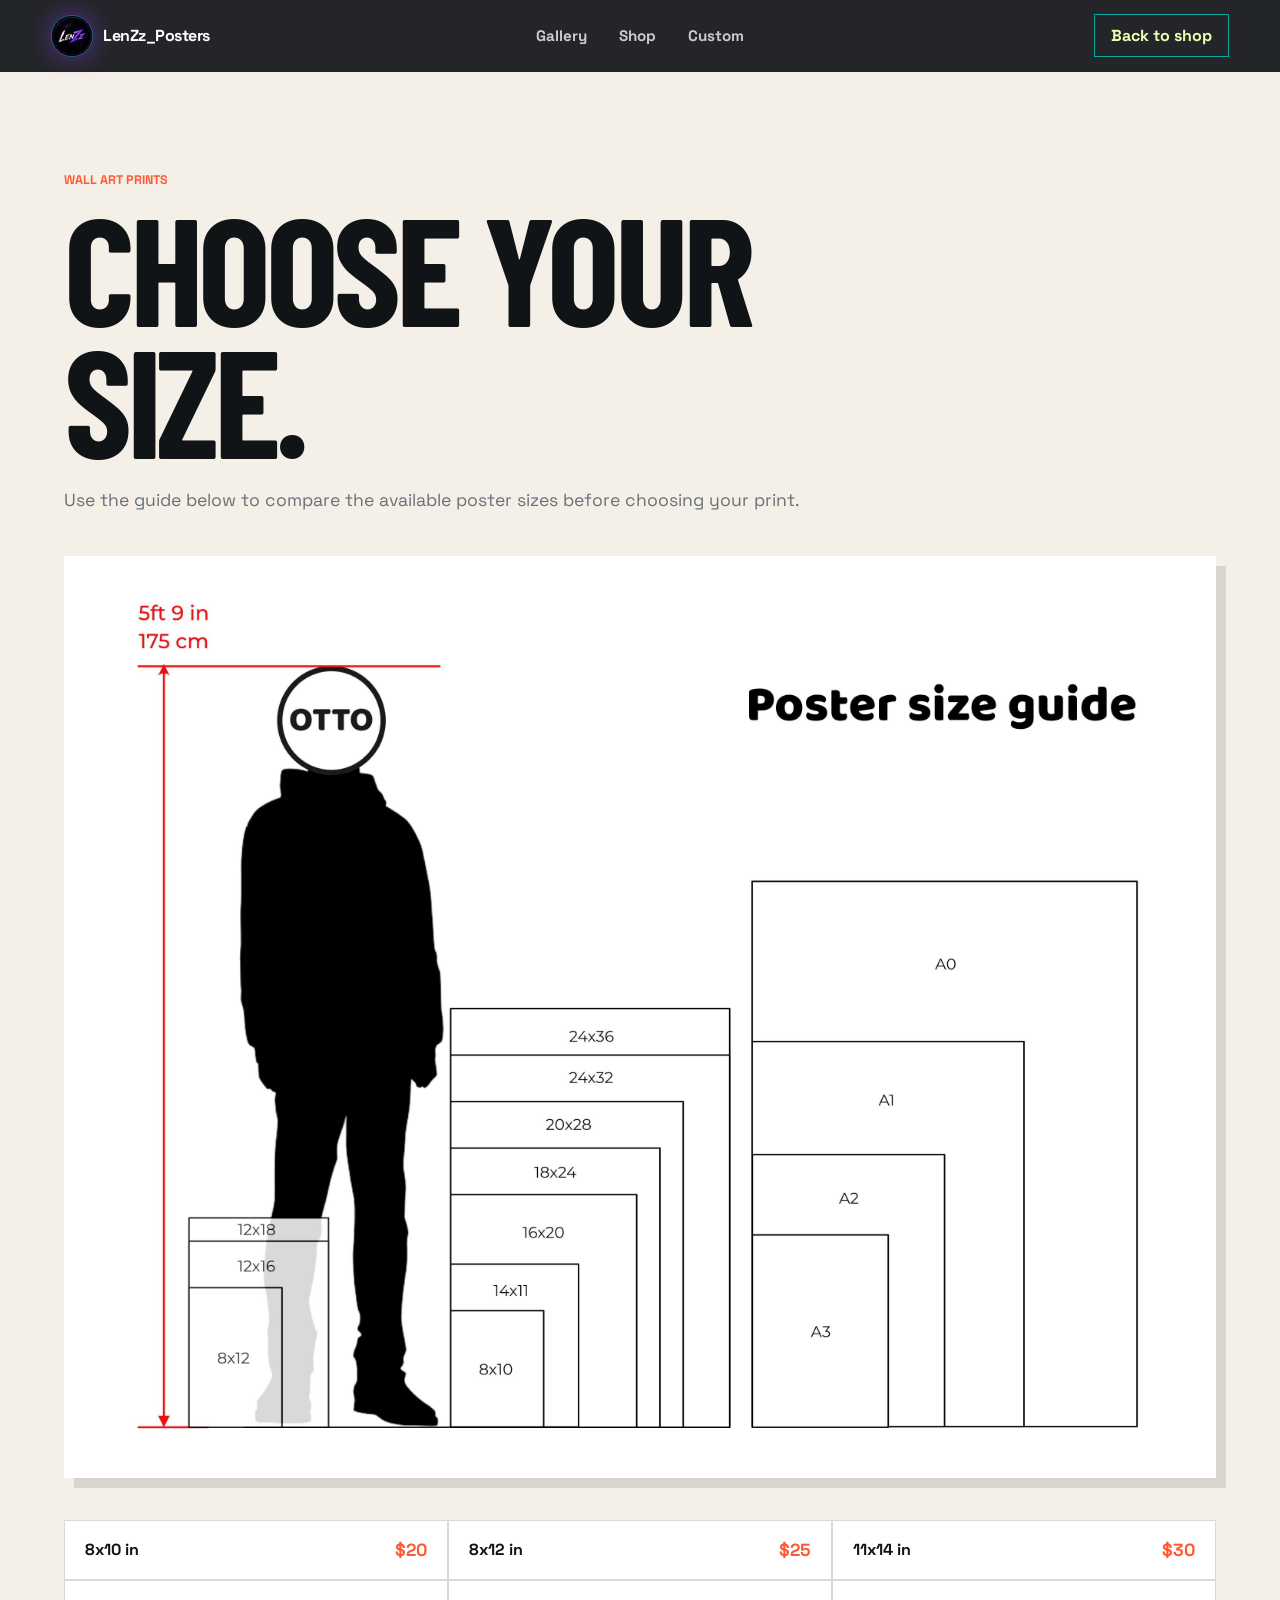
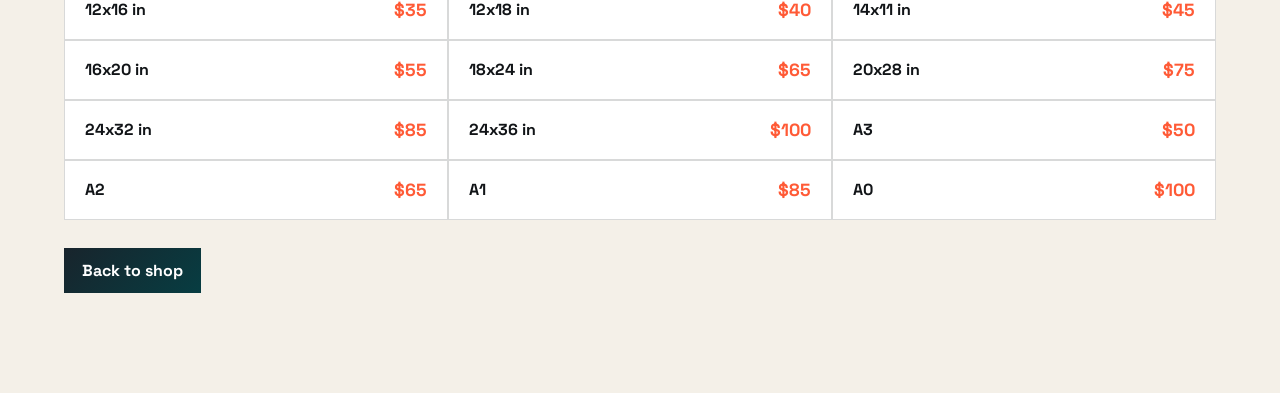
==== sizes.html @ e3a8cf3c "Build LenZz Posters website" ====
<!DOCTYPE html>
<html lang="en">
  <head>
    <meta charset="UTF-8" />
    <meta name="viewport" content="width=device-width, initial-scale=1.0" />
    <title>Poster Sizes | LenZz_Posters</title>
    <meta name="description" content="Poster print sizes and prices from LenZz_Posters." />
    <link rel="stylesheet" href="styles.css" />
  </head>
  <body class="sizes-page">
    <header class="site-header" aria-label="Primary navigation">
      <a class="brand-mark" href="index.html" aria-label="LenZz_Posters home">
        <img class="brand-logo" src="assets/lenzz-logo.png" alt="" />
        <span>LenZz_Posters</span>
      </a>
      <nav class="nav-links" aria-label="Site sections">
        <a href="index.html#gallery">Gallery</a>
        <a href="index.html#shop">Shop</a>
        <a href="index.html#custom">Custom</a>
      </nav>
      <a class="header-action" href="index.html#shop">Back to shop</a>
    </header>

    <main class="sizes-main">
      <div class="sizes-heading">
        <p class="eyebrow">Wall art prints</p>
        <h1>Choose your size.</h1>
        <p>Use the guide below to compare the available poster sizes before choosing your print.</p>
      </div>

      <img
        class="sizes-image"
        src="assets/il_fullxfull.8115289535_mb5e.jpg"
        alt="Poster size guide showing standard, square, and A-series print sizes"
      />

      <div class="sizes-table" aria-label="Poster sizes and prices">
        <div><span>8x10 in</span><strong>$20</strong></div>
        <div><span>8x12 in</span><strong>$25</strong></div>
        <div><span>11x14 in</span><strong>$30</strong></div>
        <div><span>12x16 in</span><strong>$35</strong></div>
        <div><span>12x18 in</span><strong>$40</strong></div>
        <div><span>14x11 in</span><strong>$45</strong></div>
        <div><span>16x20 in</span><strong>$55</strong></div>
        <div><span>18x24 in</span><strong>$65</strong></div>
        <div><span>20x28 in</span><strong>$75</strong></div>
        <div><span>24x32 in</span><strong>$85</strong></div>
        <div><span>24x36 in</span><strong>$100</strong></div>
        <div><span>A3</span><strong>$50</strong></div>
        <div><span>A2</span><strong>$65</strong></div>
        <div><span>A1</span><strong>$85</strong></div>
        <div><span>A0</span><strong>$100</strong></div>
      </div>

      <a class="button secondary dark sizes-back" href="index.html#shop">Back to shop</a>
    </main>
  </body>
</html>
---- styles.css ----
@import url("https://fonts.googleapis.com/css2?family=Barlow+Condensed:wght@600;700;800&family=Space+Grotesk:wght@400;500;600;700&display=swap");

:root {
  --ink: #111417;
  --paper: #f4f0e8;
  --muted: #687078;
  --line: rgba(17, 20, 23, 0.16);
  --purple: #ff5a36;
  --deep-purple: #18242c;
  --teal: #d7ff3f;
  --cyan: #efffb0;
  --red: #ff5a36;
  --gold: #d7ff3f;
  --green: #38545b;
  --white: #ffffff;
}

* {
  box-sizing: border-box;
}

html {
  scroll-behavior: smooth;
}

body {
  margin: 0;
  background:
    linear-gradient(rgba(17, 20, 23, 0.035) 1px, transparent 1px),
    linear-gradient(90deg, rgba(17, 20, 23, 0.035) 1px, transparent 1px),
    var(--paper);
  background-size: 28px 28px;
  color: var(--ink);
  font-family: "Space Grotesk", ui-sans-serif, system-ui, sans-serif;
}

body.is-loading {
  overflow: hidden;
}

img {
  display: block;
  width: 100%;
}

a {
  color: inherit;
  text-decoration: none;
}

.loader {
  align-items: center;
  background:
    radial-gradient(circle at center, rgba(255, 90, 54, 0.18), transparent 32%),
    linear-gradient(135deg, #111417, #18242c 48%, #34494c);
  color: var(--white);
  display: flex;
  flex-direction: column;
  gap: 18px;
  inset: 0;
  justify-content: center;
  min-height: 100vh;
  opacity: 1;
  overflow: hidden;
  position: fixed;
  transition: opacity 0.7s ease, visibility 0.7s ease;
  visibility: visible;
  z-index: 999;
}

.loader::before,
.loader::after {
  border: 1px solid rgba(0, 214, 201, 0.22);
  border-radius: 50%;
  content: "";
  height: min(72vw, 720px);
  position: absolute;
  width: min(72vw, 720px);
}

.loader::before {
  animation: loader-orbit 4s linear infinite;
  border-top-color: var(--teal);
  box-shadow: 0 0 44px rgba(0, 214, 201, 0.2);
}

.loader::after {
  animation: loader-orbit 6s linear infinite reverse;
  border-bottom-color: var(--purple);
  height: min(58vw, 580px);
  width: min(58vw, 580px);
}

.loader img {
  animation: logo-pulse 1.7s ease-in-out infinite;
  border-radius: 50%;
  box-shadow:
    0 0 30px rgba(143, 61, 255, 0.78),
    0 0 70px rgba(0, 214, 201, 0.34);
  max-width: min(52vw, 320px);
  position: relative;
  width: 320px;
  z-index: 1;
}

.loader p {
  font-weight: 950;
  letter-spacing: 0;
  margin: 0;
  position: relative;
  text-transform: uppercase;
  z-index: 1;
}

.loader span {
  background: rgba(255, 255, 255, 0.12);
  display: block;
  height: 4px;
  overflow: hidden;
  position: relative;
  width: min(320px, 72vw);
  z-index: 1;
}

.loader span::after {
  animation: loader-bar 1.4s ease-in-out infinite;
  background: linear-gradient(90deg, var(--purple), var(--teal));
  content: "";
  inset: 0;
  position: absolute;
  transform: translateX(-100%);
}

.loader-glow {
  animation: loader-glow 3s ease-in-out infinite alternate;
  background: radial-gradient(circle, rgba(0, 214, 201, 0.2), transparent 58%);
  height: 80vh;
  position: absolute;
  width: 80vh;
}

body.loader-done .loader {
  opacity: 0;
  pointer-events: none;
  visibility: hidden;
}

.site-header {
  align-items: center;
  background: rgba(17, 20, 23, 0.92);
  backdrop-filter: blur(18px);
  border-bottom: 1px solid var(--line);
  color: var(--white);
  display: grid;
  gap: 18px;
  grid-template-columns: 1fr auto 1fr;
  left: 0;
  padding: 14px clamp(18px, 4vw, 54px);
  position: sticky;
  right: 0;
  top: 0;
  z-index: 10;
}

.brand-mark,
.nav-links,
.hero-actions,
.filter-controls,
.price-row,
.shop-heading,
.workflow-grid,
.site-footer {
  align-items: center;
  display: flex;
}

.brand-mark {
  font-weight: 900;
  gap: 10px;
  letter-spacing: -0.03em;
}

.brand-logo {
  border: 1px solid rgba(0, 214, 201, 0.42);
  border-radius: 50%;
  box-shadow: 0 0 24px rgba(143, 61, 255, 0.52);
  height: 42px;
  object-fit: cover;
  width: 42px;
}

.nav-links {
  gap: clamp(14px, 3vw, 32px);
  color: rgba(255, 255, 255, 0.76);
  font-size: 0.95rem;
  font-weight: 750;
}

.header-action {
  border: 1px solid rgba(0, 214, 201, 0.72);
  color: var(--cyan);
  font-weight: 850;
  justify-self: end;
  padding: 10px 16px;
}

.hero {
  min-height: 88vh;
  overflow: hidden;
  position: relative;
}

.hero-media {
  background-image: url("https://images.unsplash.com/photo-1503376780353-7e6692767b70?auto=format&fit=crop&w=1800&q=84");
  background-position: center;
  background-size: cover;
  inset: 0;
  position: absolute;
  transform: scale(1.02);
}

.hero-shade {
  background:
    linear-gradient(90deg, rgba(17, 20, 23, 0.92), rgba(17, 20, 23, 0.34) 60%, rgba(255, 90, 54, 0.12)),
    linear-gradient(0deg, rgba(17, 20, 23, 0.66), transparent 45%);
  inset: 0;
  position: absolute;
}

.hero-content {
  color: var(--white);
  max-width: 740px;
  padding: 19vh clamp(20px, 6vw, 80px) 12vh;
  position: relative;
}

.eyebrow {
  color: var(--red);
  font-size: 0.78rem;
  font-weight: 950;
  letter-spacing: 0;
  margin: 0 0 12px;
  text-transform: uppercase;
}

.hero .eyebrow {
  color: var(--cyan);
}

h1,
h2,
h3,
p {
  margin-top: 0;
}

h1,
h2,
h3 {
  font-family: "Barlow Condensed", Impact, sans-serif;
  text-transform: uppercase;
}

h1 {
  font-size: clamp(4rem, 12vw, 10.5rem);
  letter-spacing: -0.035em;
  line-height: 0.86;
  margin-bottom: 22px;
  max-width: 980px;
}

h2 {
  font-size: clamp(2rem, 5vw, 4.4rem);
  letter-spacing: -0.025em;
  line-height: 0.96;
  margin-bottom: 14px;
}

h3 {
  font-size: 1.25rem;
  letter-spacing: 0;
  margin-bottom: 8px;
}

.hero-copy {
  font-size: clamp(1.08rem, 2vw, 1.42rem);
  line-height: 1.5;
  max-width: 610px;
}

.button,
.filter-button,
.price-row button,
.price-row a,
.sale-card > button,
.sale-card > a {
  border: 0;
  cursor: pointer;
  display: inline-flex;
  font: inherit;
  font-weight: 900;
  justify-content: center;
  min-height: 44px;
  padding: 12px 18px;
}

.button.primary {
  background: var(--teal);
  color: var(--ink);
}

.button.secondary {
  background: rgba(255, 255, 255, 0.92);
  color: var(--ink);
}

.button.secondary.dark {
  background: linear-gradient(135deg, var(--deep-purple), #073d42);
  color: var(--white);
}

.hero-actions {
  flex-wrap: wrap;
  gap: 12px;
  margin-top: 30px;
}

.drop-strip {
  border-bottom: 1px solid var(--line);
  border-top: 1px solid var(--line);
  display: grid;
  grid-template-columns: repeat(3, 1fr);
}

.drop-strip article {
  min-height: 210px;
  padding: clamp(24px, 4vw, 44px);
}

.drop-strip article + article {
  border-left: 1px solid var(--line);
}

.stat {
  color: var(--red);
  display: block;
  font-weight: 950;
  margin-bottom: 30px;
}

.section-intro,
.gallery-shell,
.shop-section,
.workflow-section,
.views-section,
.process-band,
.custom-panel {
  padding: clamp(48px, 8vw, 96px) clamp(18px, 5vw, 70px);
}

.section-intro {
  max-width: 960px;
}

.section-intro p,
.custom-copy p,
.process-copy p {
  color: var(--muted);
  font-size: 1.08rem;
  line-height: 1.6;
}

.gallery-shell {
  background:
    linear-gradient(135deg, rgba(255, 90, 54, 0.18), transparent 35%),
    #111417;
  color: var(--white);
}

.gallery-topline,
.shop-heading {
  display: flex;
  gap: 22px;
  justify-content: space-between;
  margin-bottom: 30px;
}

.filter-controls {
  align-self: end;
  background: rgba(255, 255, 255, 0.08);
  flex-wrap: wrap;
  gap: 6px;
  padding: 6px;
}

.filter-button {
  background: transparent;
  color: rgba(255, 255, 255, 0.7);
  min-height: 38px;
  padding: 8px 12px;
}

.filter-button.active {
  background: var(--teal);
  color: var(--ink);
}

.poster-grid,
.shop-grid {
  display: grid;
  gap: 18px;
  grid-template-columns: repeat(3, minmax(0, 1fr));
}

.poster-card,
.sale-card {
  background: var(--white);
  color: var(--ink);
  min-height: 420px;
  overflow: hidden;
  box-shadow: 8px 8px 0 rgba(17, 20, 23, 0.12);
}

.poster-card {
  display: grid;
  grid-template-rows: minmax(280px, 1fr) auto;
}

.poster-card.tall {
  grid-row: span 2;
}

.poster-card img,
.sale-card img {
  height: 100%;
  object-fit: cover;
}

.poster-info,
.sale-info {
  padding: 20px;
}

.poster-info span,
.tag {
  color: var(--purple);
  display: block;
  font-size: 0.76rem;
  font-weight: 950;
  margin-bottom: 10px;
  text-transform: uppercase;
}

.poster-info p,
.sale-info p {
  color: var(--muted);
  line-height: 1.45;
  margin-bottom: 0;
}

.quote-panel {
  background: #d7ff3f;
}

.quote-art {
  align-items: center;
  background:
    linear-gradient(135deg, rgba(17, 20, 23, 0.84), rgba(255, 90, 54, 0.58)),
    url("https://images.unsplash.com/photo-1517524008697-84bbe3c3fd98?auto=format&fit=crop&w=900&q=80");
  background-position: center;
  background-size: cover;
  color: var(--white);
  display: flex;
  flex-direction: column;
  justify-content: center;
  min-height: 310px;
  padding: 28px;
  text-align: center;
}

.quote-art p {
  font-size: clamp(1.7rem, 4vw, 3.2rem);
  font-weight: 950;
  line-height: 0.98;
  margin-bottom: 18px;
}

.quote-art span {
  font-weight: 850;
}

.poster-card.is-hidden {
  display: none;
}

.shop-section {
  background:
    linear-gradient(135deg, rgba(255, 90, 54, 0.1), rgba(215, 255, 63, 0.18)),
    var(--paper);
}

.shop-heading {
  align-items: flex-end;
}

.sale-card {
  display: grid;
  grid-template-rows: 280px auto;
}

.poster-idea-card {
  grid-template-rows: auto auto;
}

.poster-idea-card img {
  background: #05070b;
  height: auto;
  object-fit: contain;
}

.size-guide-card {
  grid-column: 1 / -1;
  grid-template-rows: auto auto;
}

.size-guide-card img {
  background: #111417;
  height: auto;
  object-fit: contain;
  max-height: 720px;
}

.size-price-list {
  display: grid;
  gap: 8px;
  grid-template-columns: repeat(3, minmax(0, 1fr));
  margin-top: 16px;
}

.size-price-list div {
  align-items: center;
  background: var(--paper);
  border: 1px solid var(--line);
  display: flex;
  justify-content: space-between;
  padding: 11px 13px;
}

.size-price-list span {
  font-size: 0.85rem;
  font-weight: 700;
}

.size-price-list strong {
  color: var(--red);
  font-size: 1rem;
}

.sizes-page {
  background: var(--paper);
  min-height: 100vh;
}

.sizes-page .site-header {
  position: sticky;
}

.sizes-main {
  margin: 0 auto;
  max-width: 1320px;
  padding: clamp(48px, 8vw, 100px) clamp(18px, 5vw, 70px);
}

.sizes-heading {
  max-width: 760px;
}

.sizes-heading p:not(.eyebrow) {
  color: var(--muted);
  font-size: 1.1rem;
  line-height: 1.6;
}

.sizes-image {
  background: var(--white);
  box-shadow: 10px 10px 0 rgba(17, 20, 23, 0.12);
  margin: 42px 0;
  width: 100%;
}

.sizes-table {
  background: var(--white);
  display: grid;
  grid-template-columns: repeat(3, minmax(0, 1fr));
}

.sizes-table div {
  align-items: center;
  border: 1px solid var(--line);
  display: flex;
  justify-content: space-between;
  padding: 18px 20px;
}

.sizes-table span {
  font-weight: 700;
}

.sizes-table strong {
  color: var(--red);
  font-size: 1.1rem;
}

.sizes-back {
  margin-top: 28px;
}

.tool-card {
  background:
    linear-gradient(135deg, rgba(17, 19, 24, 0.85), rgba(217, 47, 39, 0.58)),
    url("https://images.unsplash.com/photo-1518779578993-ec3579fee39f?auto=format&fit=crop&w=900&q=82");
  background-position: center;
  background-size: cover;
  color: var(--white);
  display: flex;
  flex-direction: column;
  justify-content: flex-end;
  min-height: 280px;
  padding: 24px;
}

.tool-card .tag {
  color: #ffcf5b;
}

.tool-card p {
  color: rgba(255, 255, 255, 0.8);
  line-height: 1.5;
  margin-bottom: 0;
}

.price-row {
  justify-content: space-between;
  margin-top: 18px;
}

.price-row strong {
  font-size: 1.8rem;
}

.price-row button,
.price-row a,
.sale-card > button,
.sale-card > a {
  background: var(--ink);
  color: var(--teal);
  min-width: 88px;
}

.add-card {
  background: var(--ink);
  color: var(--paper);
  display: flex;
  flex-direction: column;
  justify-content: space-between;
  padding: 24px;
}

.add-card p {
  color: rgba(247, 243, 235, 0.72);
  line-height: 1.55;
}

.workflow-section {
  background: var(--paper);
}

.workflow-grid {
  align-items: stretch;
  display: grid;
  gap: 16px;
  grid-template-columns: repeat(4, minmax(0, 1fr));
  margin-top: 28px;
}

.workflow-grid article {
  background: var(--white);
  border-top: 6px solid var(--teal);
  padding: 24px;
}

.workflow-grid span {
  color: var(--green);
  display: block;
  font-weight: 950;
  margin-bottom: 22px;
}

.workflow-grid p {
  color: var(--muted);
  line-height: 1.55;
  margin-bottom: 0;
}

.views-section {
  background:
    linear-gradient(135deg, rgba(255, 90, 54, 0.22), transparent 38%),
    var(--ink);
  color: var(--paper);
}

.views-section div {
  max-width: 780px;
}

.views-section h2 {
  color: var(--white);
  font-size: clamp(3rem, 8vw, 7rem);
}

.views-section p {
  color: rgba(247, 243, 235, 0.72);
  font-size: 1.08rem;
  line-height: 1.6;
  margin-bottom: 0;
}

.process-band {
  align-items: start;
  display: grid;
  gap: 40px;
  grid-template-columns: 0.9fr 1.1fr;
}

.steps {
  display: grid;
  gap: 12px;
  list-style: none;
  margin: 0;
  padding: 0;
}

.steps li {
  background: var(--white);
  border-left: 8px solid var(--purple);
  color: var(--muted);
  line-height: 1.5;
  padding: 22px;
}

.steps span {
  color: var(--ink);
  display: block;
  font-weight: 950;
  margin-bottom: 6px;
}

.custom-panel {
  background:
    linear-gradient(135deg, rgba(24, 36, 44, 0.98), rgba(56, 84, 91, 0.96)),
    var(--green);
  color: var(--white);
  display: grid;
  gap: 42px;
  grid-template-columns: 1fr 1fr;
}

.custom-panel .eyebrow {
  color: var(--cyan);
}

.custom-copy p {
  color: rgba(255, 255, 255, 0.74);
}

.request-form {
  background: var(--white);
  color: var(--ink);
  display: grid;
  gap: 16px;
  padding: clamp(22px, 4vw, 34px);
}

label {
  display: grid;
  font-weight: 900;
  gap: 8px;
}

select,
input,
textarea {
  border: 1px solid var(--line);
  color: var(--ink);
  font: inherit;
  padding: 12px;
  width: 100%;
}

textarea {
  resize: vertical;
}

.form-note {
  background: #efffb0;
  color: var(--ink);
  font-size: 0.95rem;
  font-weight: 850;
  line-height: 1.4;
  margin: 0;
  padding: 12px;
}

@keyframes loader-orbit {
  to {
    transform: rotate(360deg);
  }
}

@keyframes logo-pulse {
  0%,
  100% {
    transform: scale(1);
  }

  50% {
    transform: scale(1.04);
  }
}

@keyframes loader-bar {
  to {
    transform: translateX(100%);
  }
}

@keyframes loader-glow {
  from {
    transform: scale(0.82);
  }

  to {
    transform: scale(1.12);
  }
}

.site-footer {
  background: var(--ink);
  color: var(--paper);
  justify-content: space-between;
  padding: 28px clamp(18px, 5vw, 70px);
}

@media (max-width: 850px) {
  .site-header {
    grid-template-columns: 1fr;
  }

  .header-action {
    justify-self: start;
  }

  .hero {
    min-height: 78vh;
  }

  .drop-strip,
  .poster-grid,
  .shop-grid,
  .workflow-grid,
  .process-band,
  .custom-panel {
    grid-template-columns: 1fr;
  }

  .drop-strip article + article {
    border-left: 0;
    border-top: 1px solid var(--line);
  }

  .gallery-topline,
  .shop-heading,
  .site-footer {
    align-items: flex-start;
    flex-direction: column;
  }

  .poster-card.tall {
    grid-row: auto;
  }

  .size-price-list {
    grid-template-columns: repeat(2, minmax(0, 1fr));
  }
}
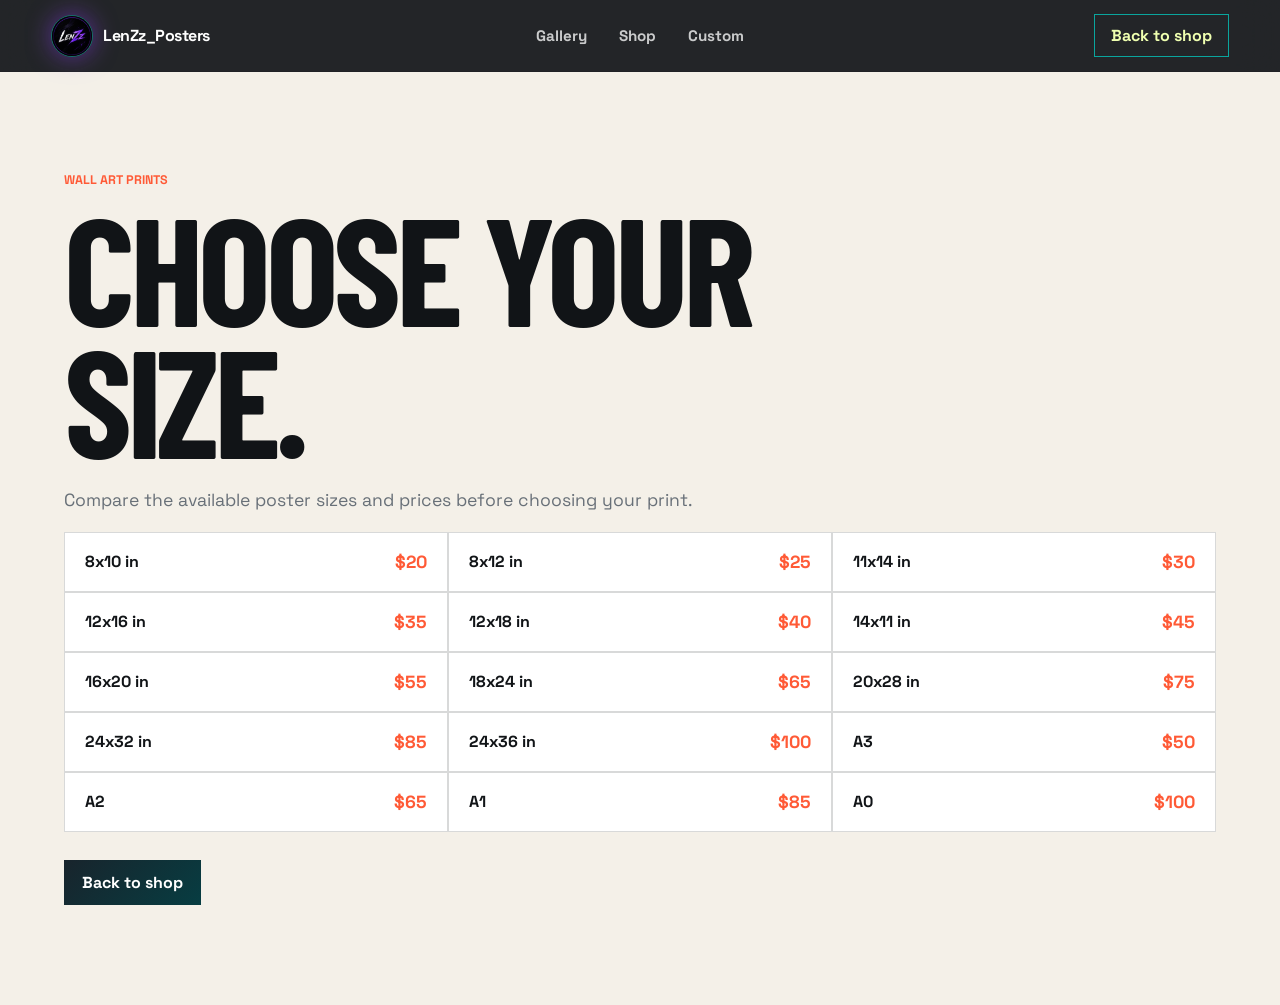
==== commit a7b8bbbc: "Remove poster guide image" ====
--- a/sizes.html
+++ b/sizes.html
@@ -25,14 +25,8 @@
       <div class="sizes-heading">
         <p class="eyebrow">Wall art prints</p>
         <h1>Choose your size.</h1>
-        <p>Use the guide below to compare the available poster sizes before choosing your print.</p>
+        <p>Compare the available poster sizes and prices before choosing your print.</p>
       </div>
-
-      <img
-        class="sizes-image"
-        src="assets/il_fullxfull.8115289535_mb5e.jpg"
-        alt="Poster size guide showing standard, square, and A-series print sizes"
-      />
 
       <div class="sizes-table" aria-label="Poster sizes and prices">
         <div><span>8x10 in</span><strong>$20</strong></div>
--- a/styles.css
+++ b/styles.css
@@ -556,6 +556,38 @@
   font-size: 1rem;
 }
 
+.workflow-size-guide {
+  align-items: center;
+  background: var(--white);
+  display: grid;
+  gap: clamp(24px, 5vw, 64px);
+  grid-template-columns: minmax(0, 1fr) minmax(280px, 0.8fr);
+  margin: 34px 0 12px;
+  padding: clamp(20px, 4vw, 42px);
+}
+
+.workflow-size-copy h3 {
+  font-size: clamp(2rem, 4vw, 3.5rem);
+  margin-bottom: 10px;
+}
+
+.workflow-size-copy > p {
+  color: var(--muted);
+  line-height: 1.5;
+  max-width: 540px;
+}
+
+.workflow-size-guide .button {
+  margin-top: 18px;
+}
+
+.workflow-size-guide > img {
+  background: #111417;
+  height: 100%;
+  max-height: 500px;
+  object-fit: contain;
+}
+
 .sizes-page {
   background: var(--paper);
   min-height: 100vh;
@@ -579,13 +611,6 @@
   color: var(--muted);
   font-size: 1.1rem;
   line-height: 1.6;
-}
-
-.sizes-image {
-  background: var(--white);
-  box-shadow: 10px 10px 0 rgba(17, 20, 23, 0.12);
-  margin: 42px 0;
-  width: 100%;
 }
 
 .sizes-table {
@@ -889,6 +914,10 @@
     grid-row: auto;
   }
 
+  .workflow-size-guide {
+    grid-template-columns: 1fr;
+  }
+
   .size-price-list {
     grid-template-columns: repeat(2, minmax(0, 1fr));
   }
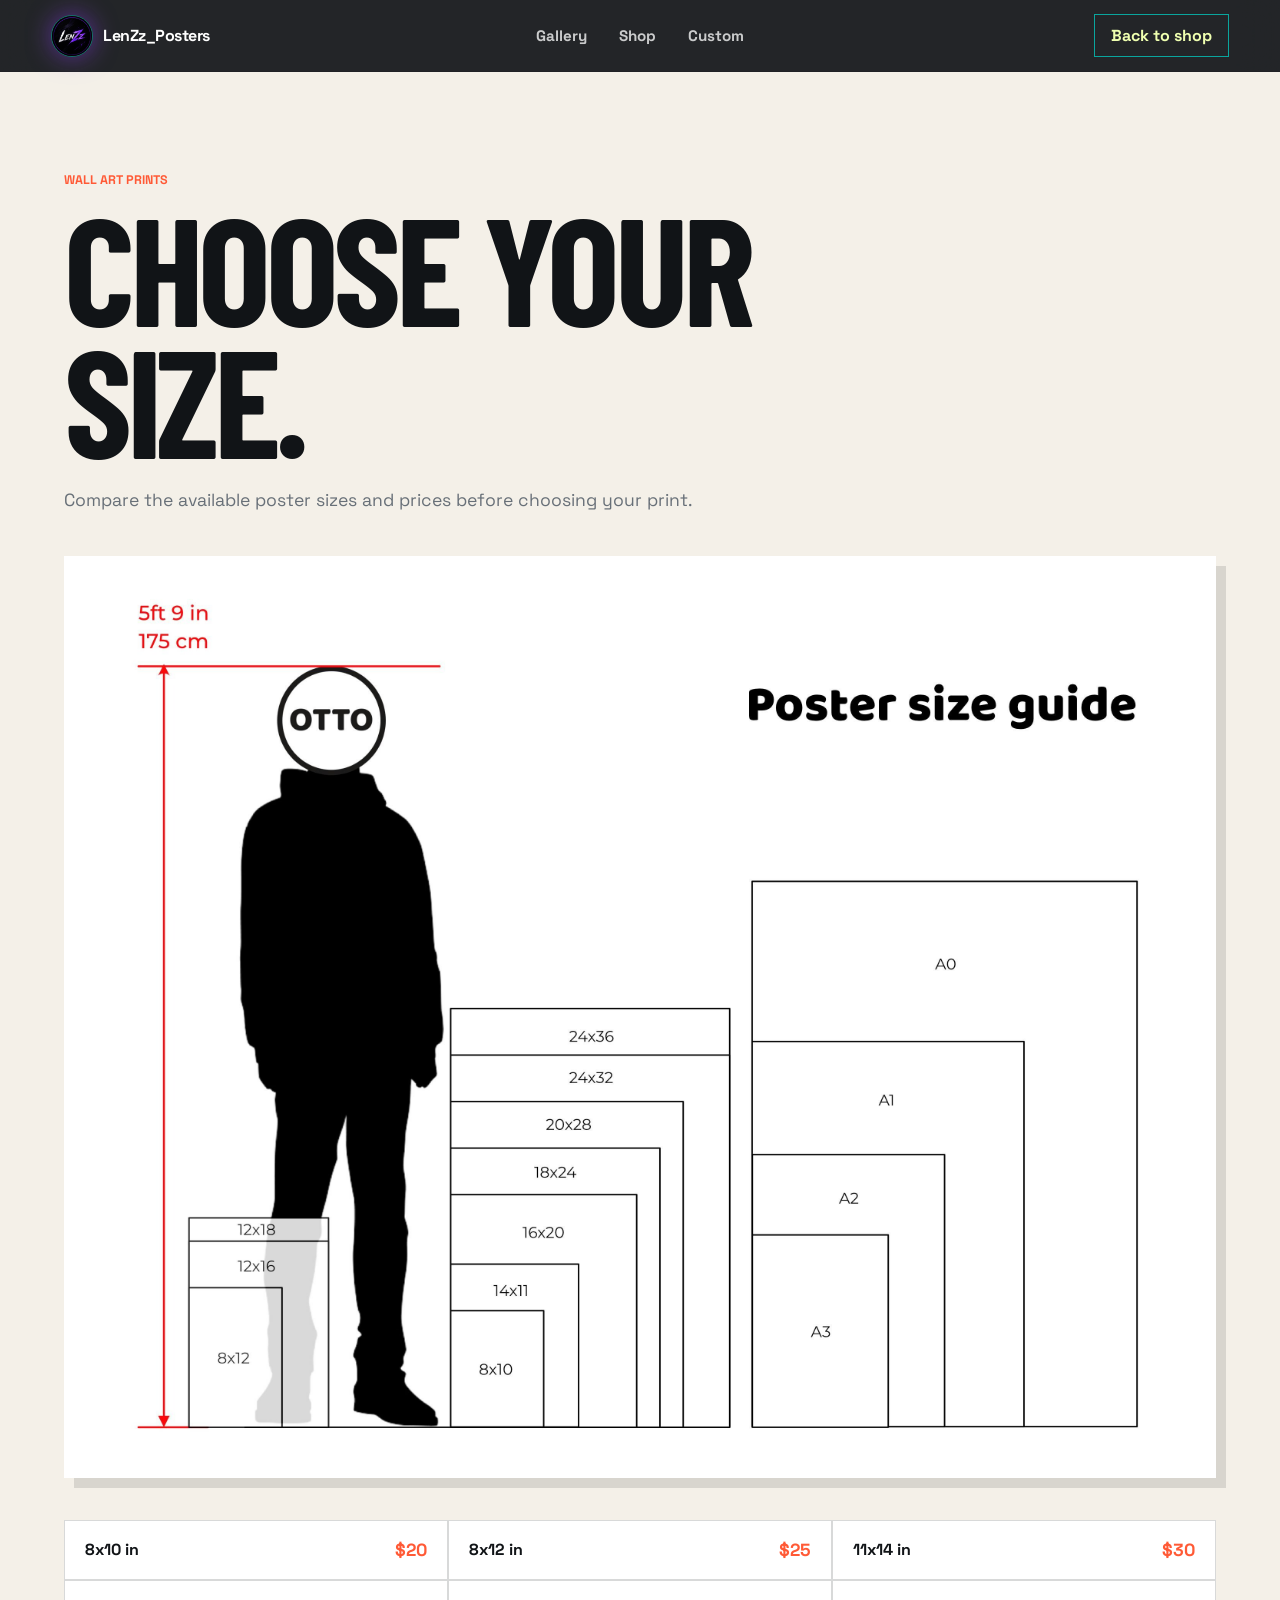
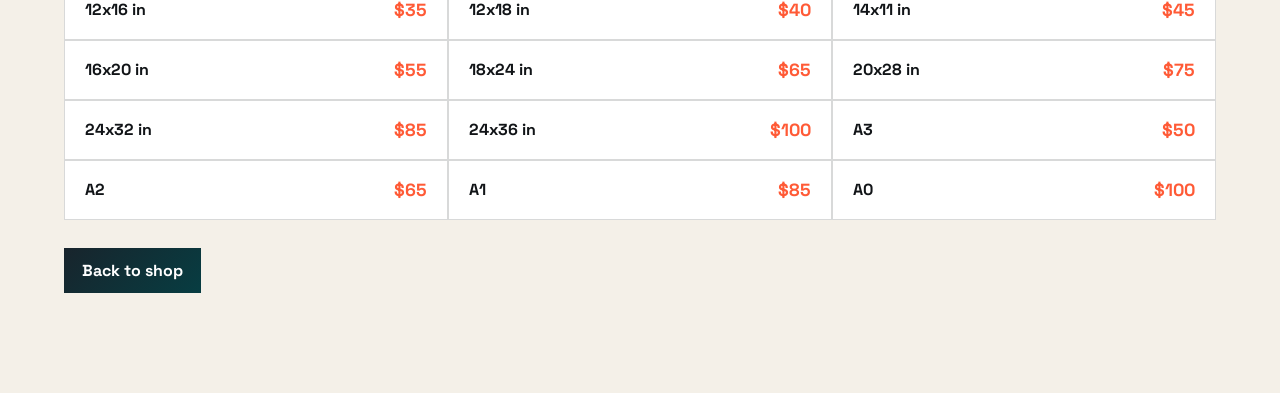
==== commit fe82c2d7: "Add quote poster and restore size link" ====
--- a/sizes.html
+++ b/sizes.html
@@ -28,6 +28,12 @@
         <p>Compare the available poster sizes and prices before choosing your print.</p>
       </div>
 
+      <img
+        class="sizes-image"
+        src="assets/il_fullxfull.8115289535_mb5e.jpg"
+        alt="Poster size guide showing standard, square, and A-series print sizes"
+      />
+
       <div class="sizes-table" aria-label="Poster sizes and prices">
         <div><span>8x10 in</span><strong>$20</strong></div>
         <div><span>8x12 in</span><strong>$25</strong></div>
--- a/styles.css
+++ b/styles.css
@@ -503,6 +503,20 @@
   align-items: flex-end;
 }
 
+.shop-heading-actions {
+  align-items: center;
+  display: flex;
+  gap: 18px;
+}
+
+.text-link {
+  color: var(--red);
+  font-size: 0.88rem;
+  font-weight: 800;
+  text-decoration: underline;
+  text-underline-offset: 4px;
+}
+
 .sale-card {
   display: grid;
   grid-template-rows: 280px auto;
@@ -611,6 +625,13 @@
   color: var(--muted);
   font-size: 1.1rem;
   line-height: 1.6;
+}
+
+.sizes-image {
+  background: var(--white);
+  box-shadow: 10px 10px 0 rgba(17, 20, 23, 0.12);
+  margin: 42px 0;
+  width: 100%;
 }
 
 .sizes-table {
@@ -910,6 +931,12 @@
     flex-direction: column;
   }
 
+  .shop-heading-actions {
+    align-items: flex-start;
+    flex-direction: column;
+    gap: 12px;
+  }
+
   .poster-card.tall {
     grid-row: auto;
   }
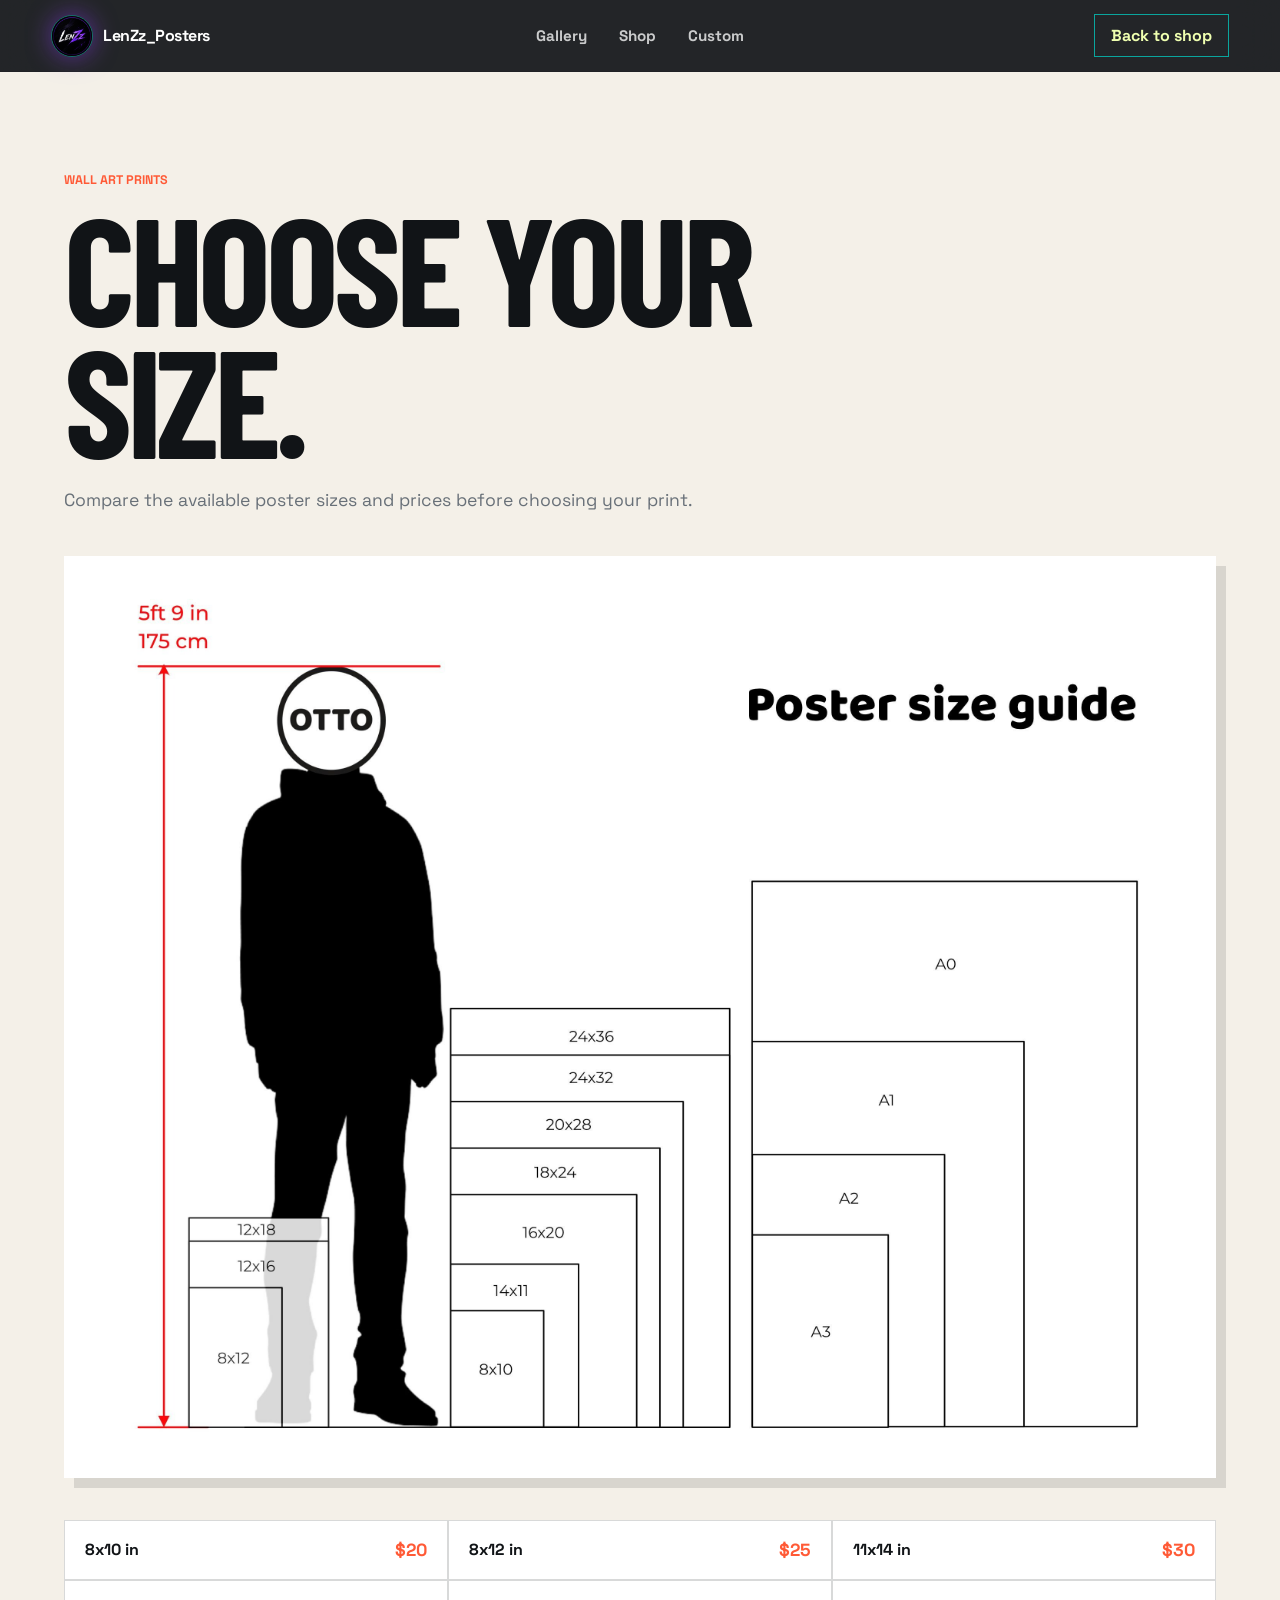
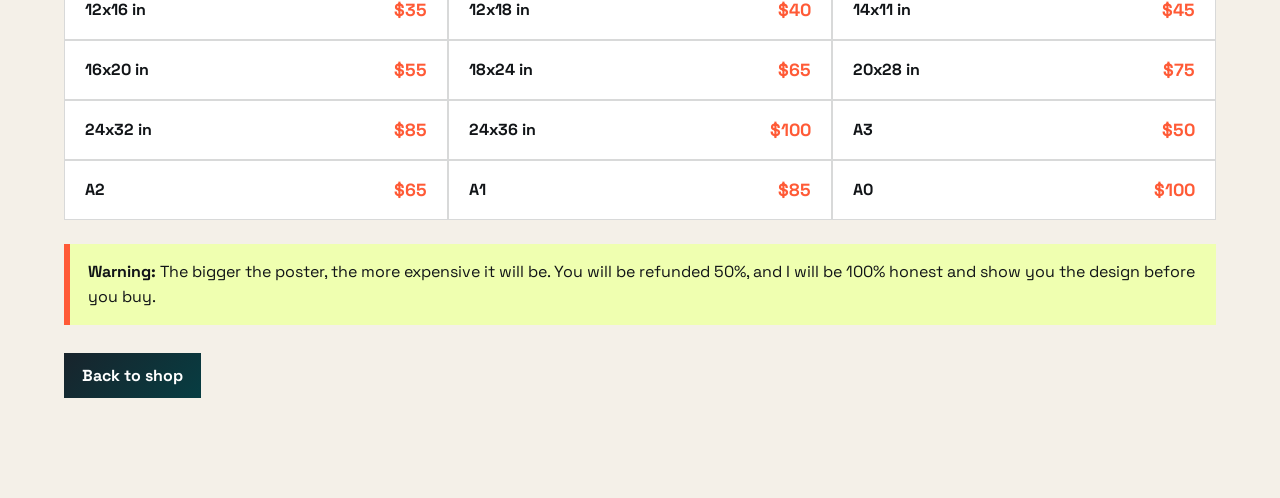
==== commit ca505253: "Add poster pricing and refund warning" ====
--- a/sizes.html
+++ b/sizes.html
@@ -52,6 +52,12 @@
         <div><span>A0</span><strong>$100</strong></div>
       </div>
 
+      <p class="size-warning">
+        <strong>Warning:</strong> The bigger the poster, the more expensive it
+        will be. You will be refunded 50%, and I will be 100% honest and show
+        you the design before you buy.
+      </p>
+
       <a class="button secondary dark sizes-back" href="index.html#shop">Back to shop</a>
     </main>
   </body>
--- a/styles.css
+++ b/styles.css
@@ -527,9 +527,20 @@
 }
 
 .poster-idea-card img {
-  background: #05070b;
+  aspect-ratio: 2 / 3;
+  background: var(--paper);
+  display: block;
   height: auto;
   object-fit: contain;
+  object-position: center;
+  width: 100%;
+}
+
+.coastal-poster-image {
+  aspect-ratio: 2 / 3;
+  background: var(--paper);
+  height: auto !important;
+  object-fit: contain !important;
 }
 
 .size-guide-card {
@@ -655,6 +666,14 @@
 .sizes-table strong {
   color: var(--red);
   font-size: 1.1rem;
+}
+
+.size-warning {
+  background: #efffb0;
+  border-left: 6px solid var(--red);
+  line-height: 1.55;
+  margin: 24px 0 0;
+  padding: 16px 18px;
 }
 
 .sizes-back {
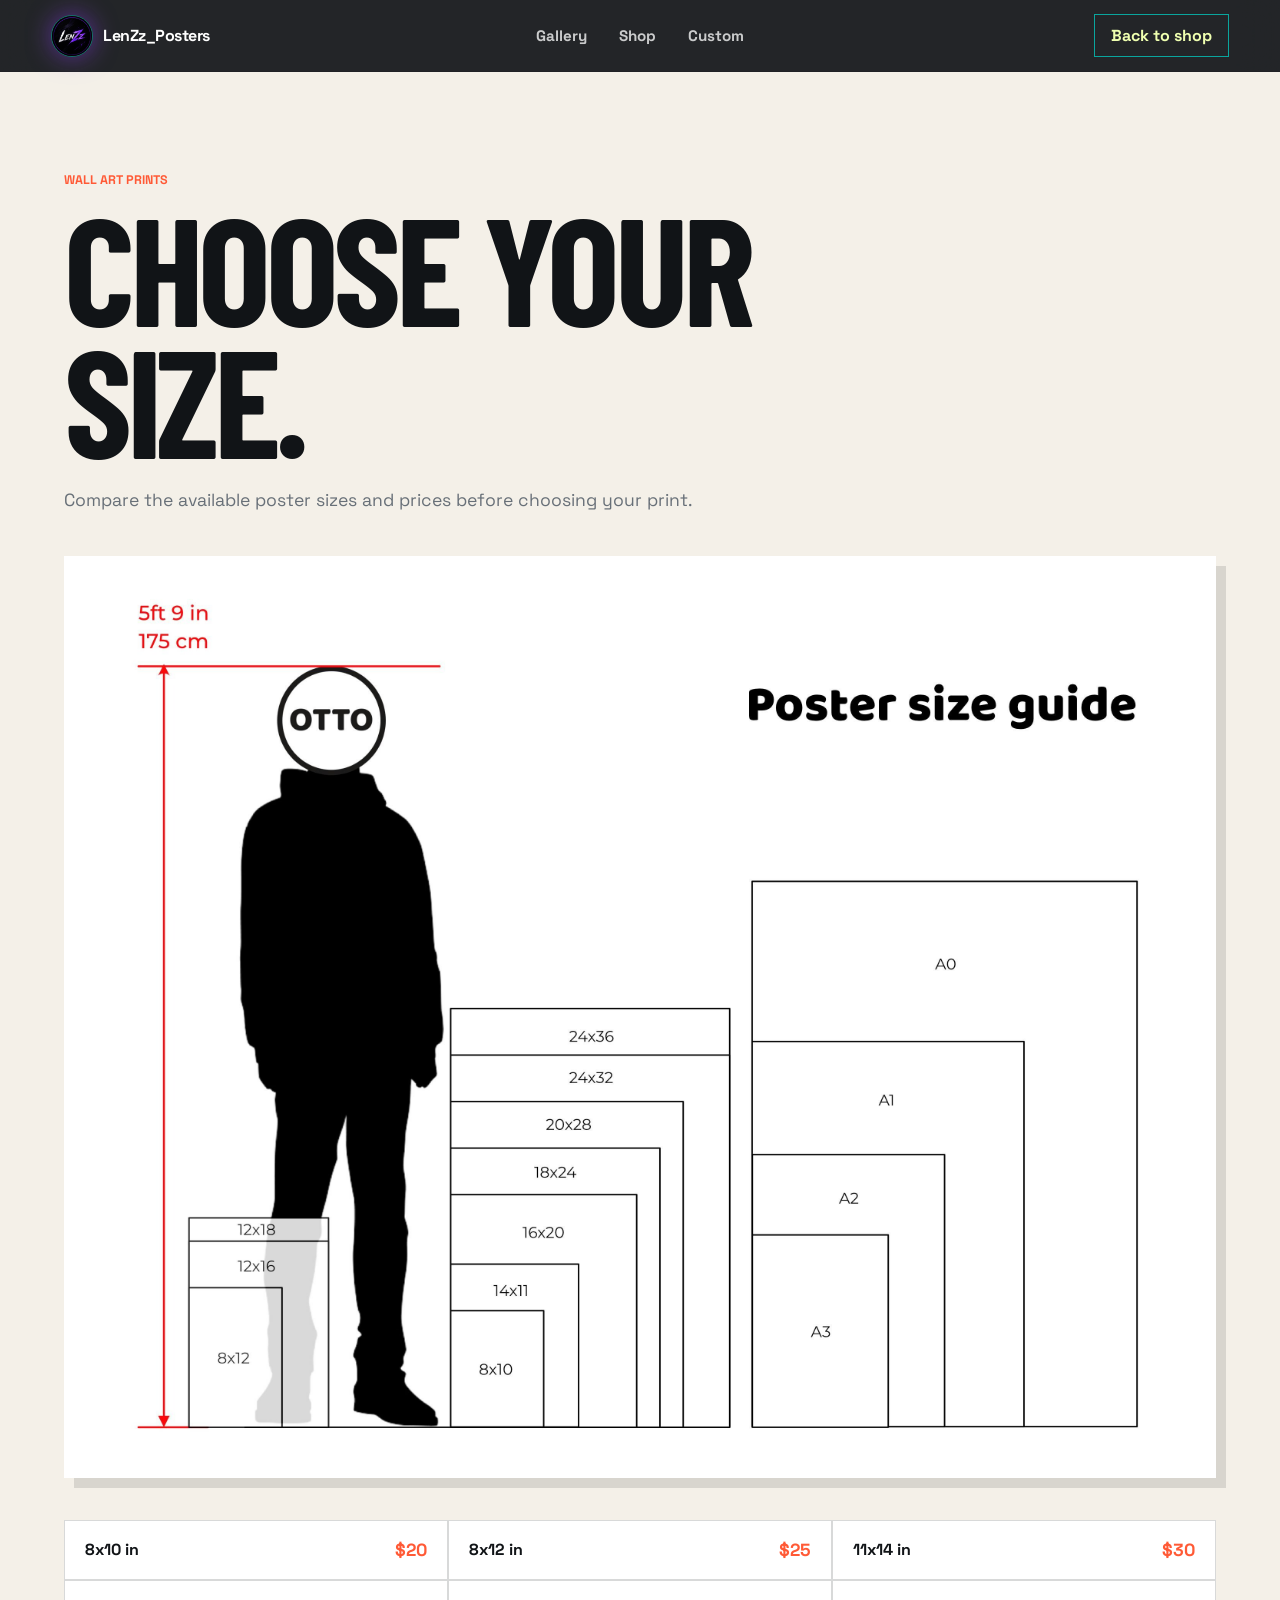
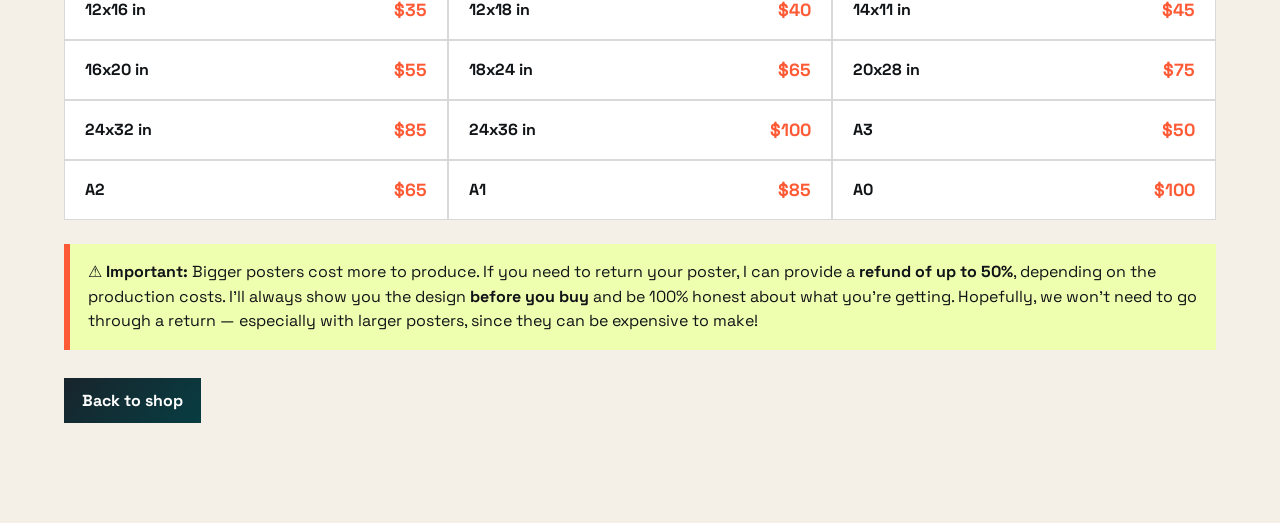
==== commit 7dcdbf04: "Update poster refund notice" ====
--- a/sizes.html
+++ b/sizes.html
@@ -53,9 +53,12 @@
       </div>
 
       <p class="size-warning">
-        <strong>Warning:</strong> The bigger the poster, the more expensive it
-        will be. You will be refunded 50%, and I will be 100% honest and show
-        you the design before you buy.
+        <strong>⚠️ Important:</strong> Bigger posters cost more to produce. If
+        you need to return your poster, I can provide a <strong>refund of up to
+        50%</strong>, depending on the production costs. I’ll always show you
+        the design <strong>before you buy</strong> and be 100% honest about what
+        you’re getting. Hopefully, we won’t need to go through a return —
+        especially with larger posters, since they can be expensive to make!
       </p>
 
       <a class="button secondary dark sizes-back" href="index.html#shop">Back to shop</a>
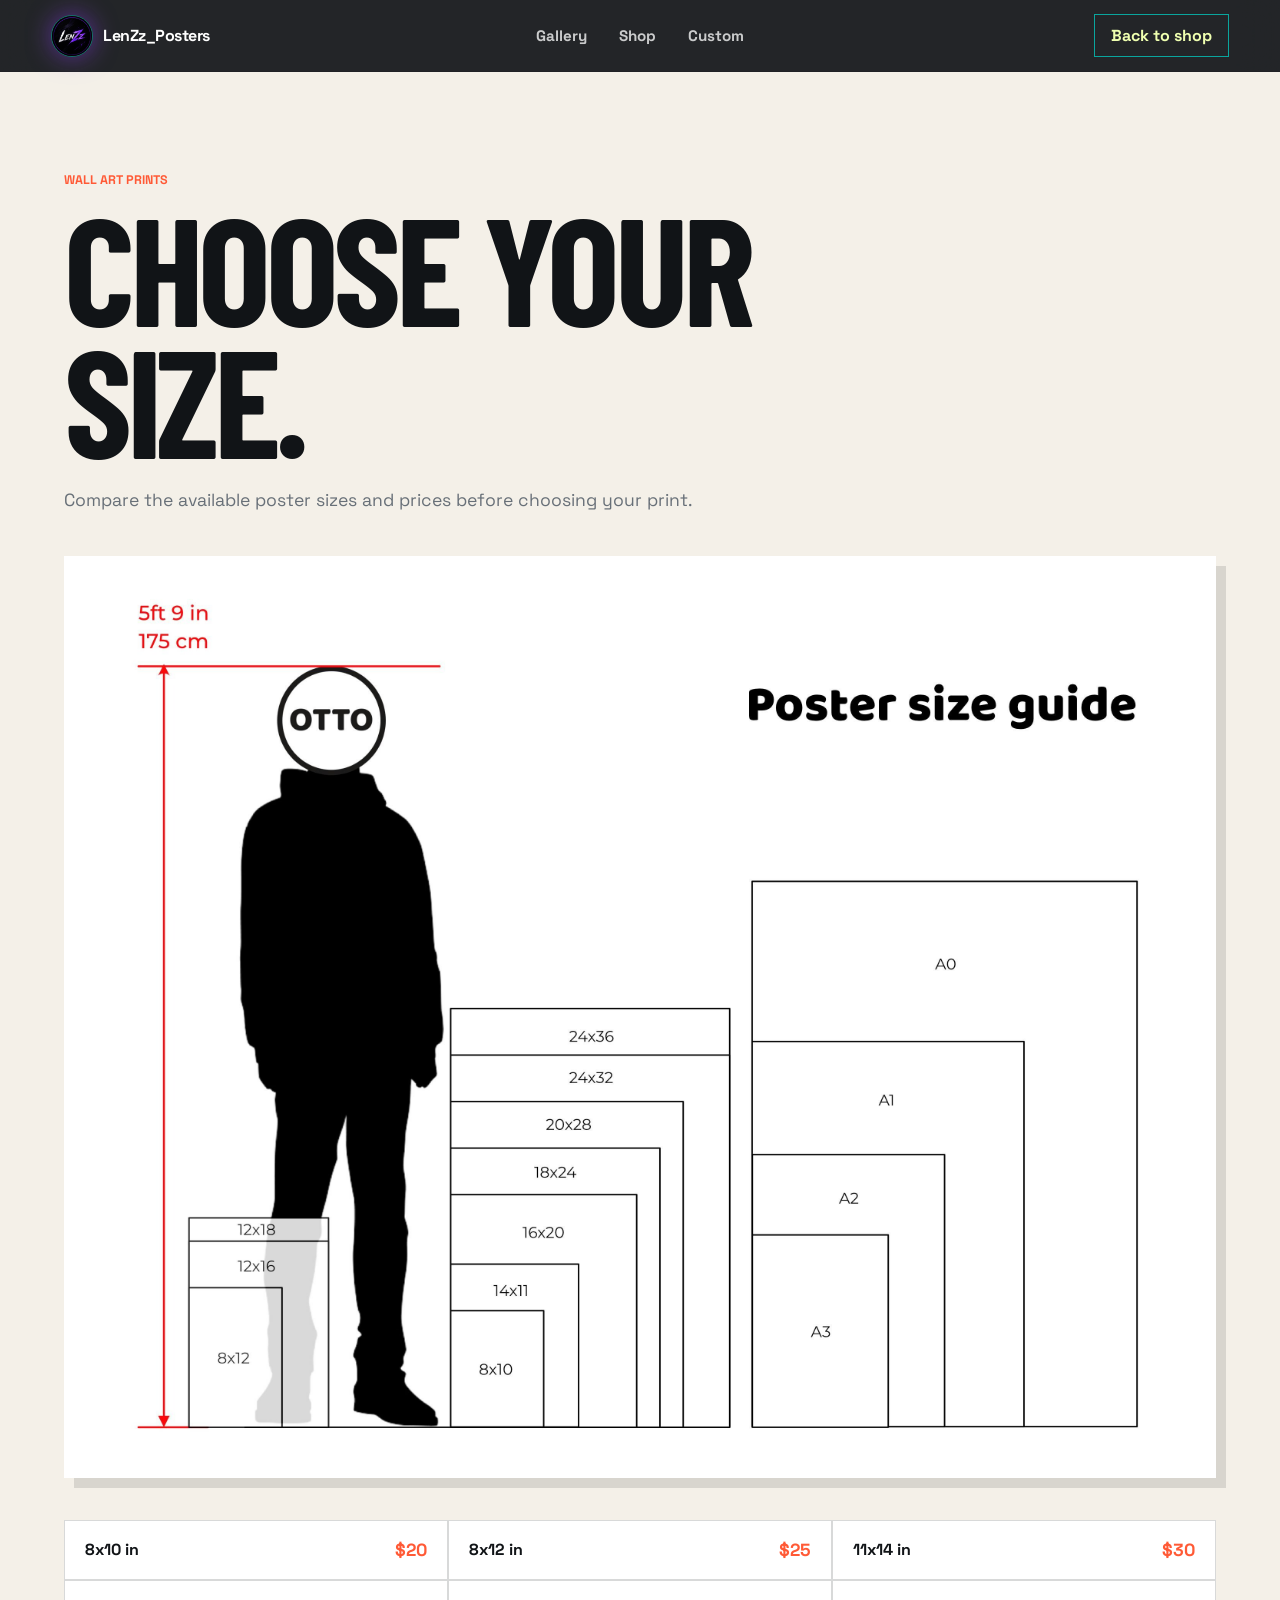
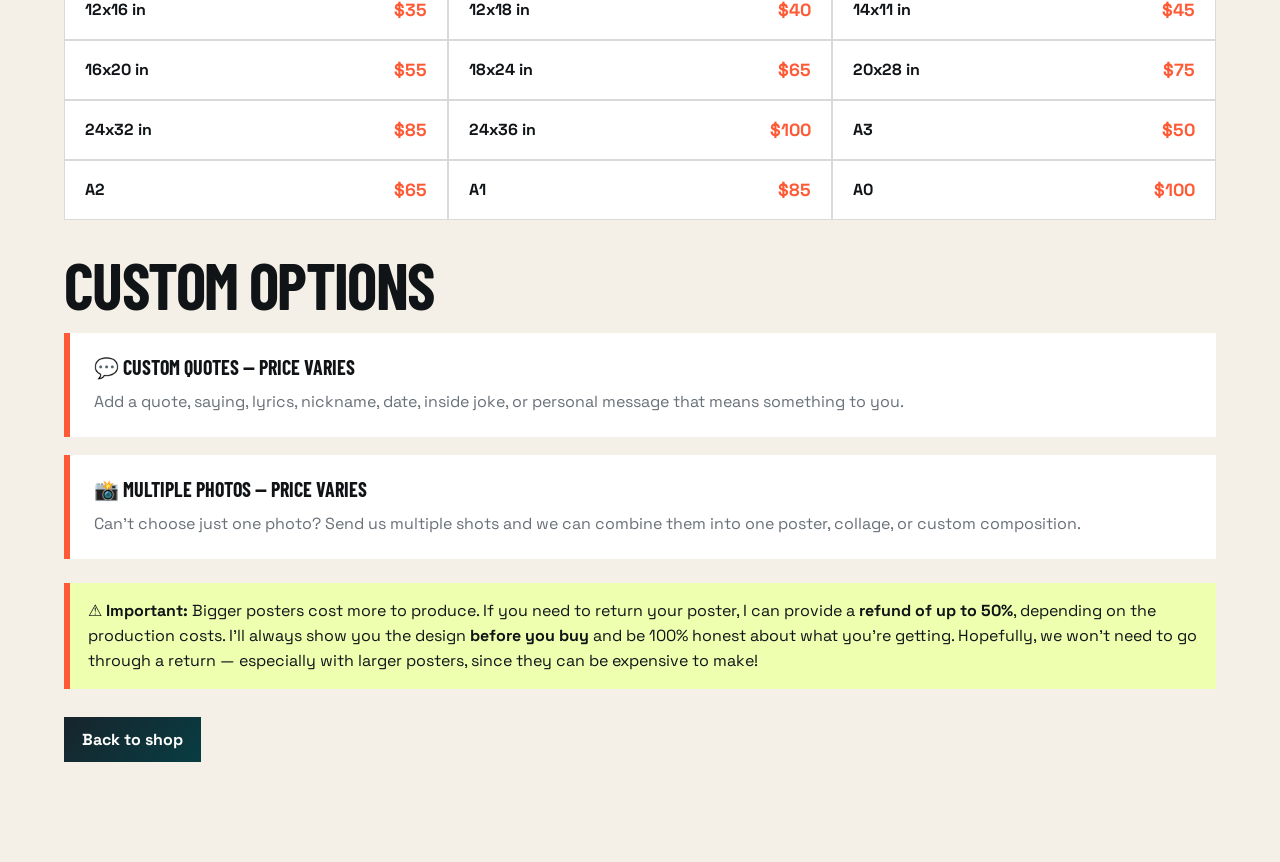
==== commit 5432ee56: "Add custom poster options" ====
--- a/sizes.html
+++ b/sizes.html
@@ -52,6 +52,24 @@
         <div><span>A0</span><strong>$100</strong></div>
       </div>
 
+      <section class="custom-options" aria-labelledby="custom-options-title">
+        <h2 id="custom-options-title">Custom options</h2>
+        <article>
+          <h3>💬 Custom Quotes — Price varies</h3>
+          <p>
+            Add a quote, saying, lyrics, nickname, date, inside joke, or
+            personal message that means something to you.
+          </p>
+        </article>
+        <article>
+          <h3>📸 Multiple Photos — Price varies</h3>
+          <p>
+            Can't choose just one photo? Send us multiple shots and we can
+            combine them into one poster, collage, or custom composition.
+          </p>
+        </article>
+      </section>
+
       <p class="size-warning">
         <strong>⚠️ Important:</strong> Bigger posters cost more to produce. If
         you need to return your poster, I can provide a <strong>refund of up to
--- a/styles.css
+++ b/styles.css
@@ -668,6 +668,32 @@
   font-size: 1.1rem;
 }
 
+.custom-options {
+  display: grid;
+  gap: 18px;
+  margin-top: 34px;
+}
+
+.custom-options h2 {
+  margin: 0;
+}
+
+.custom-options article {
+  background: var(--white);
+  border-left: 6px solid var(--red);
+  padding: 22px 24px;
+}
+
+.custom-options h3 {
+  margin: 0;
+}
+
+.custom-options p {
+  color: var(--muted);
+  line-height: 1.55;
+  margin: 10px 0 0;
+}
+
 .size-warning {
   background: #efffb0;
   border-left: 6px solid var(--red);
@@ -838,32 +864,12 @@
   color: rgba(255, 255, 255, 0.74);
 }
 
-.request-form {
+.custom-action {
   background: var(--white);
   color: var(--ink);
   display: grid;
   gap: 16px;
   padding: clamp(22px, 4vw, 34px);
-}
-
-label {
-  display: grid;
-  font-weight: 900;
-  gap: 8px;
-}
-
-select,
-input,
-textarea {
-  border: 1px solid var(--line);
-  color: var(--ink);
-  font: inherit;
-  padding: 12px;
-  width: 100%;
-}
-
-textarea {
-  resize: vertical;
 }
 
 .form-note {
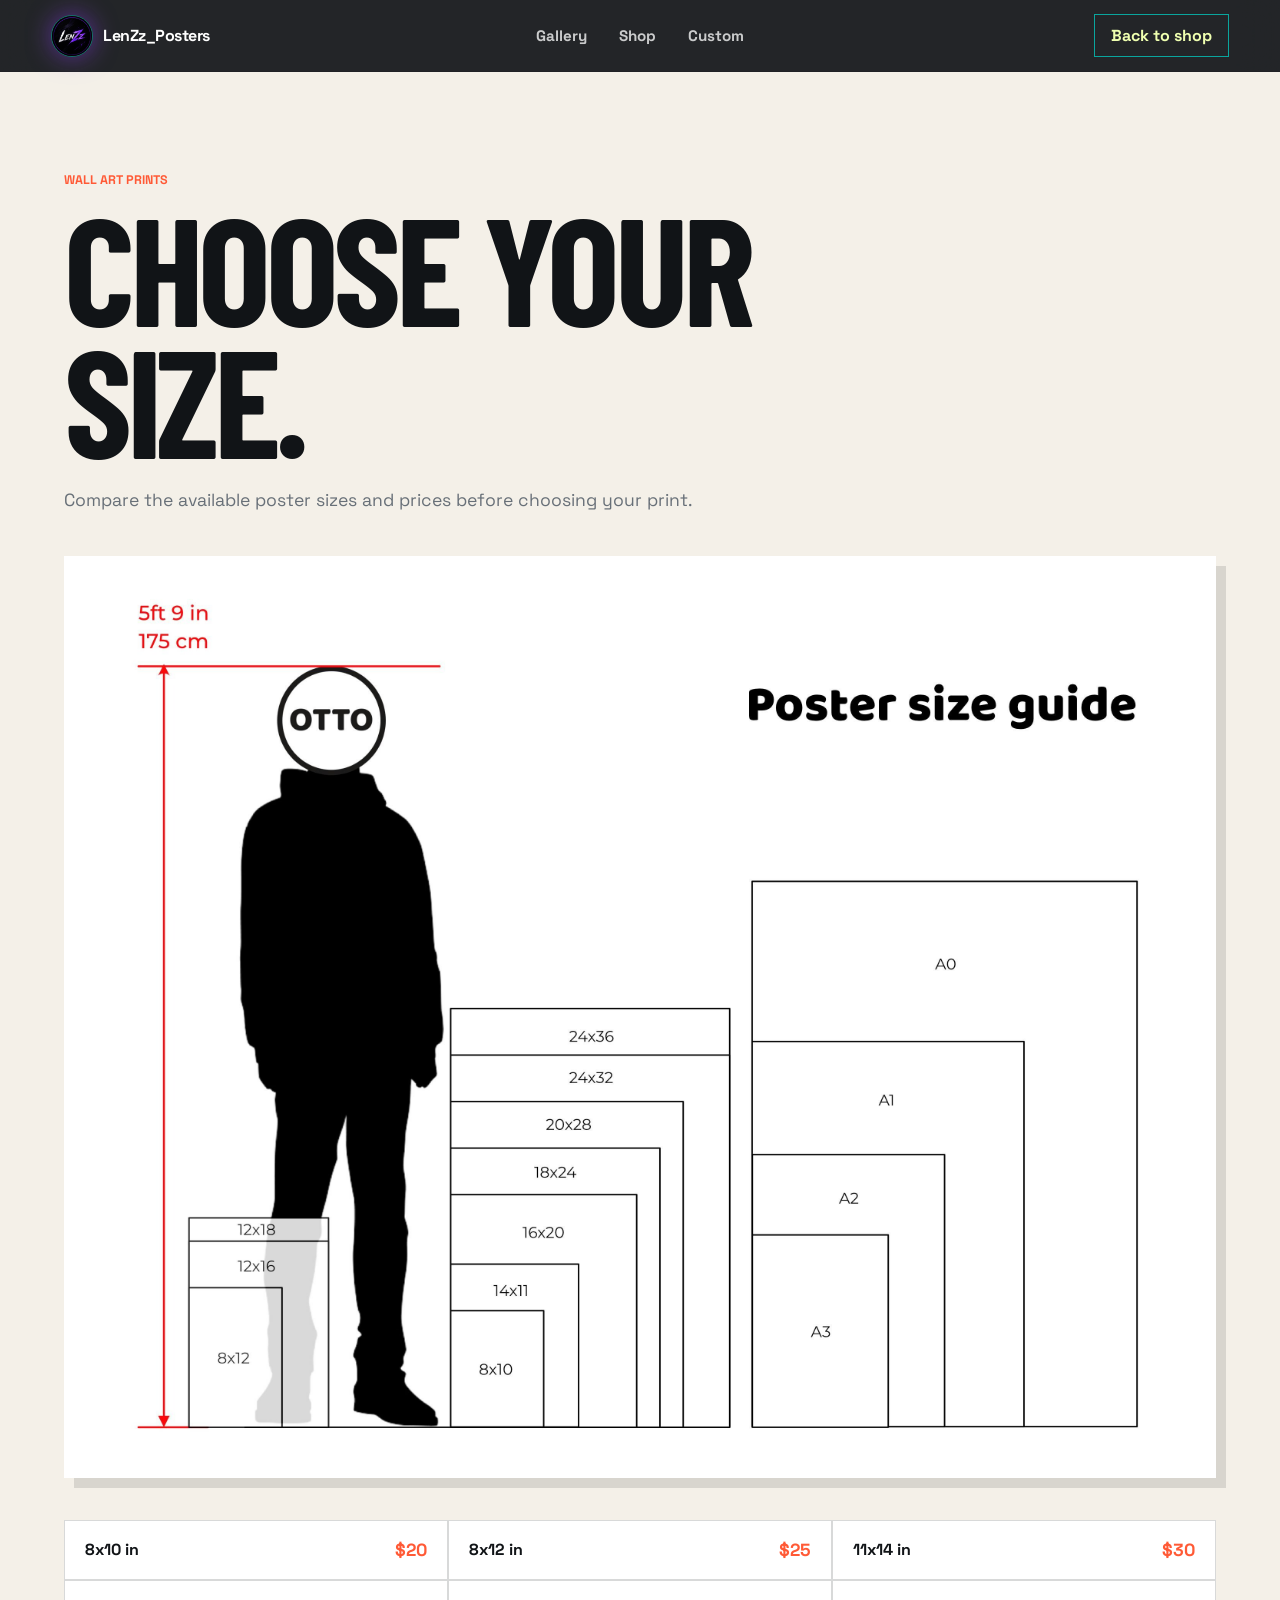
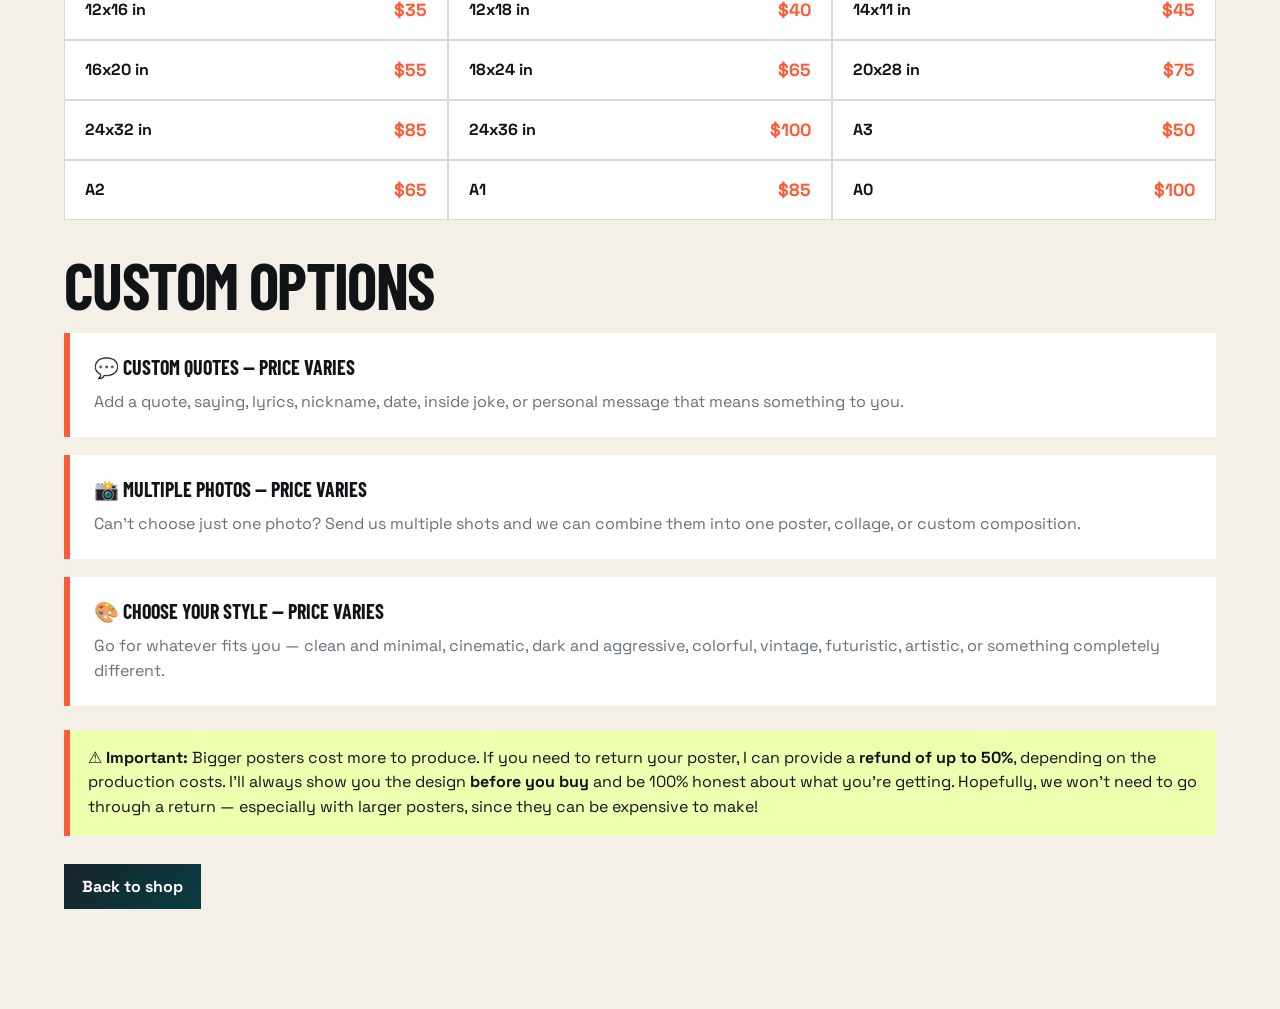
==== commit 79777689: "Add custom poster style option" ====
--- a/sizes.html
+++ b/sizes.html
@@ -68,6 +68,14 @@
             combine them into one poster, collage, or custom composition.
           </p>
         </article>
+        <article>
+          <h3>🎨 Choose Your Style — Price varies</h3>
+          <p>
+            Go for whatever fits you — clean and minimal, cinematic, dark and
+            aggressive, colorful, vintage, futuristic, artistic, or something
+            completely different.
+          </p>
+        </article>
       </section>
 
       <p class="size-warning">
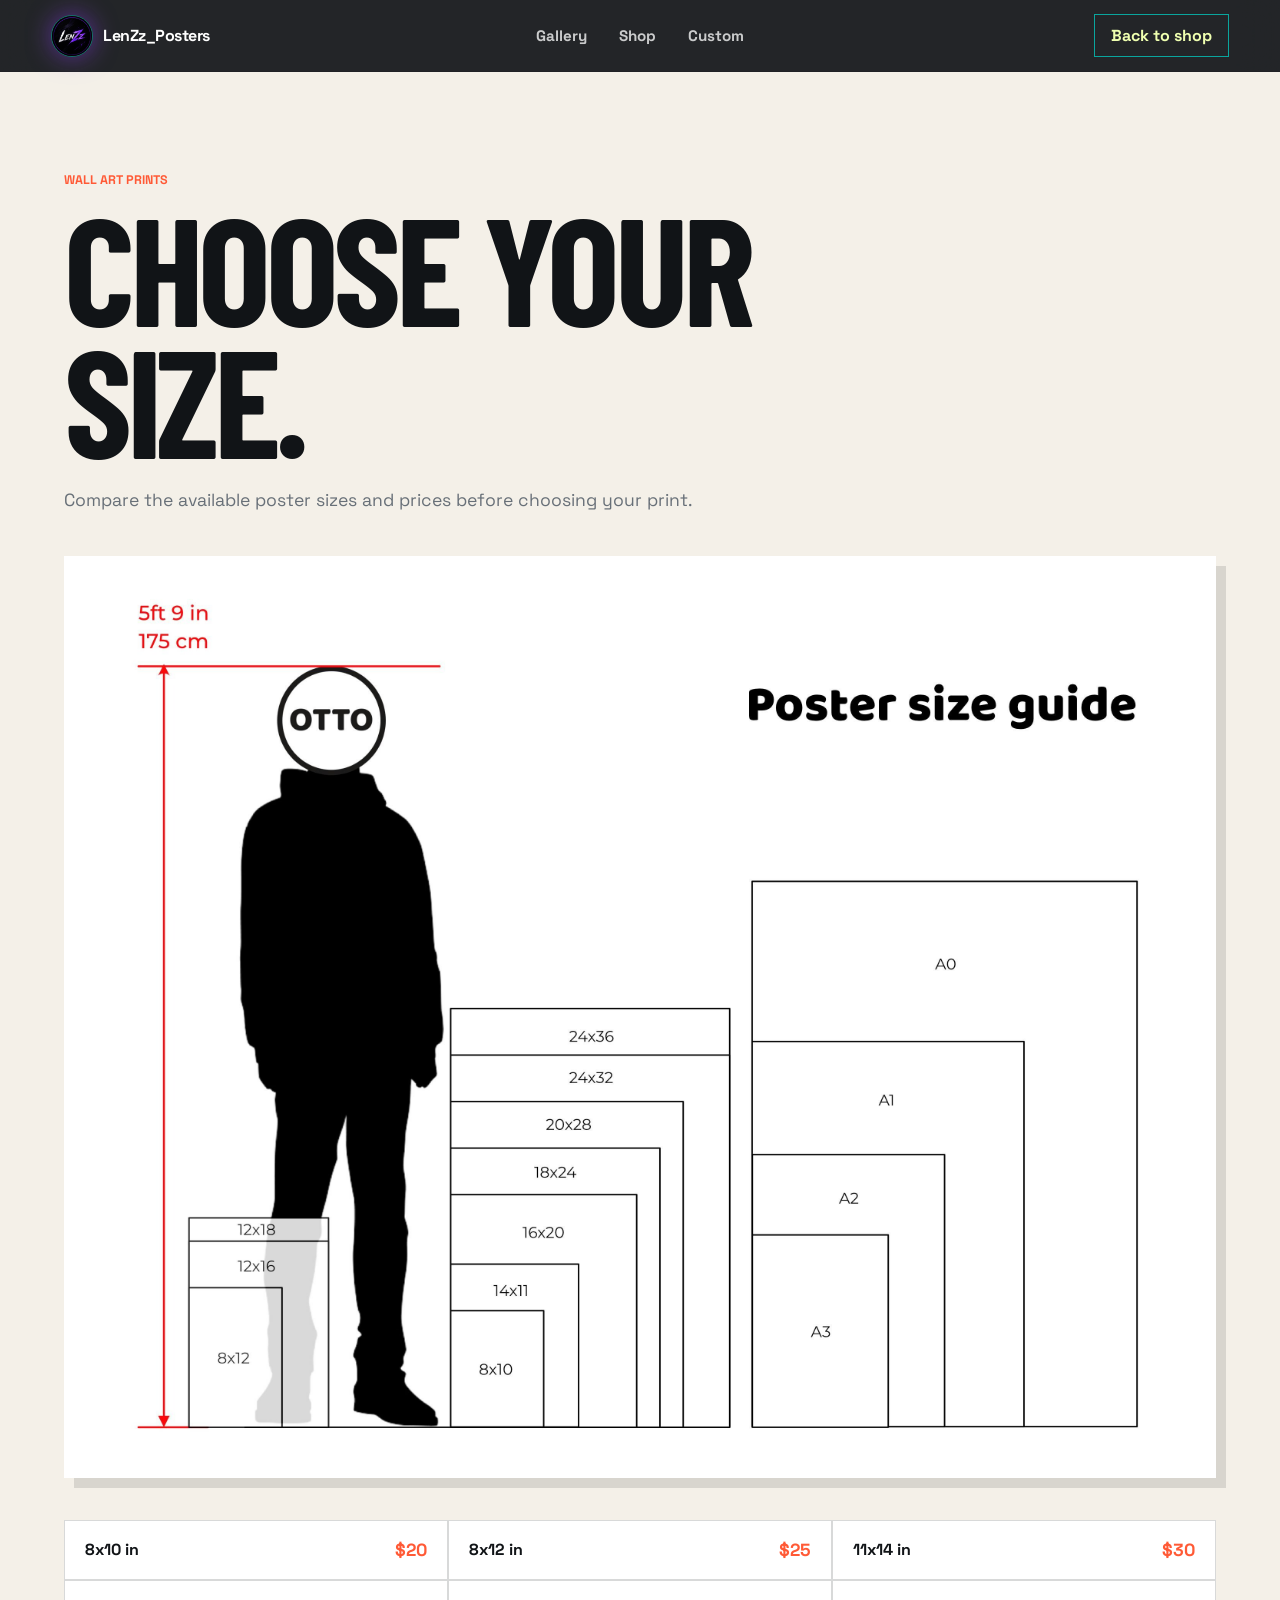
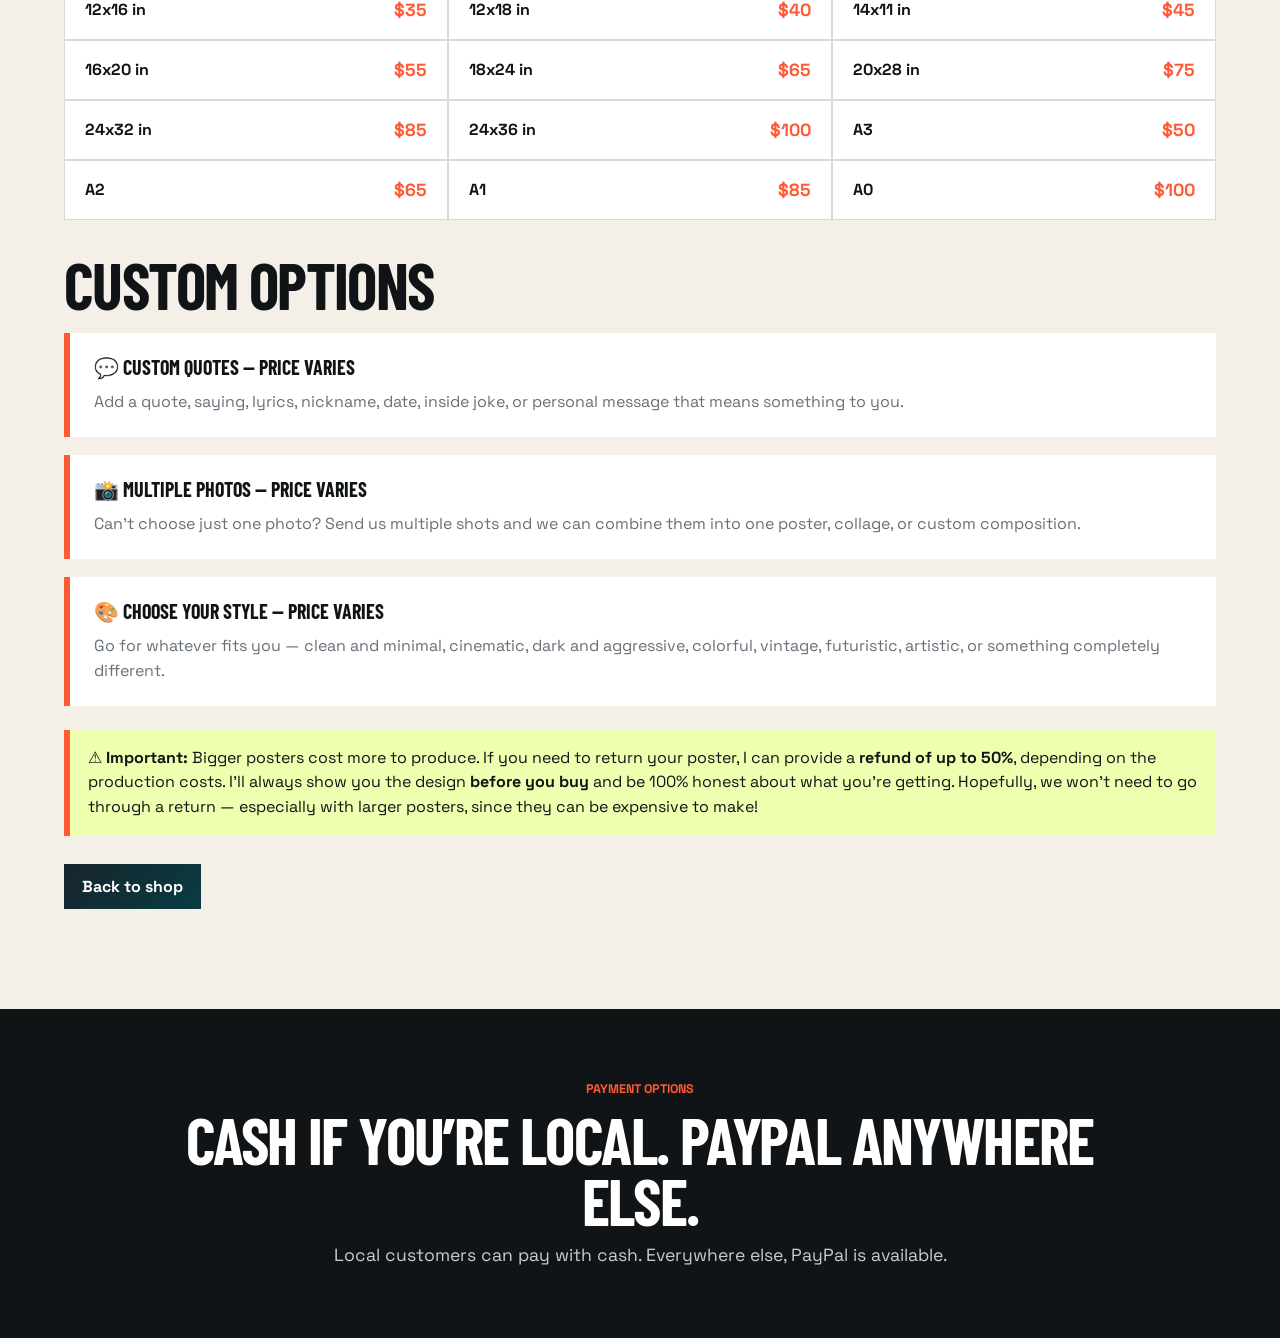
==== commit 471d8a6c: "Add payment options notice" ====
--- a/sizes.html
+++ b/sizes.html
@@ -89,5 +89,11 @@
 
       <a class="button secondary dark sizes-back" href="index.html#shop">Back to shop</a>
     </main>
+
+    <section class="payment-banner" aria-label="Payment options">
+      <p class="eyebrow">Payment options</p>
+      <h2>Cash if you’re local. PayPal anywhere else.</h2>
+      <p>Local customers can pay with cash. Everywhere else, PayPal is available.</p>
+    </section>
   </body>
 </html>
--- a/styles.css
+++ b/styles.css
@@ -706,6 +706,27 @@
   margin-top: 28px;
 }
 
+.payment-banner {
+  background: var(--ink);
+  color: var(--white);
+  padding: clamp(36px, 6vw, 72px) clamp(18px, 5vw, 70px);
+  text-align: center;
+}
+
+.payment-banner h2 {
+  color: var(--white);
+  font-size: clamp(2rem, 5vw, 4.5rem);
+  margin: 8px auto 12px;
+  max-width: 1000px;
+}
+
+.payment-banner p:last-child {
+  color: rgba(255, 255, 255, 0.78);
+  font-size: 1.1rem;
+  margin: 0 auto;
+  max-width: 680px;
+}
+
 .tool-card {
   background:
     linear-gradient(135deg, rgba(17, 19, 24, 0.85), rgba(217, 47, 39, 0.58)),
